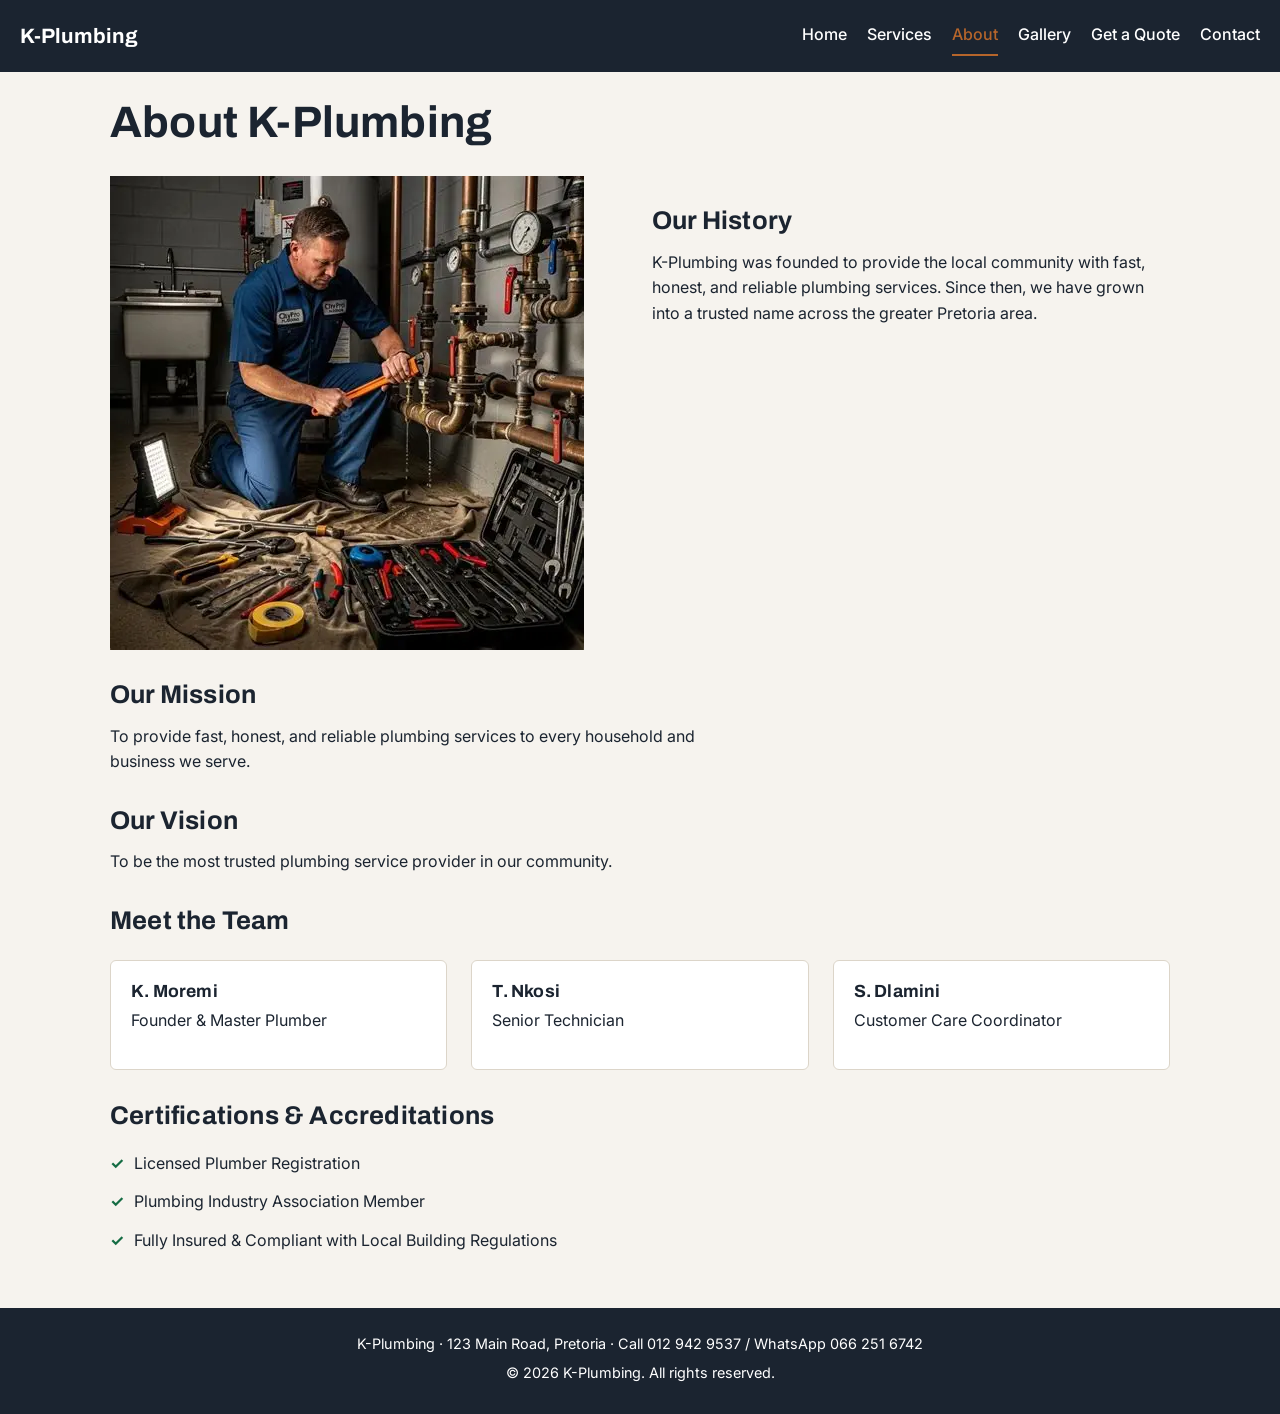
==== about.html @ 734bb4ec "fix paths and renamer Javascript to main.js" ====
<!DOCTYPE html>
<html lang="en">
<head>
  <meta charset="UTF-8">
  <meta name="viewport" content="width=device-width, initial-scale=1.0">
  <title>About Us | Our History, Team &amp; Accreditations | K-Plumbing</title>
  <meta name="description" content="Learn about K-Plumbing's history, mission and vision, meet our Pretoria plumbing team, and see our licences, insurance and industry accreditations.">
  <meta name="keywords" content="about K-Plumbing, plumbing company Pretoria, licensed plumber, plumbing team, plumbing accreditations, insured plumber">
  <meta name="author" content="Palesa Moremi">
  <link rel="preconnect" href="https://fonts.googleapis.com">
  <link rel="stylesheet" href="https://fonts.googleapis.com/css2?family=Archivo:wght@500;700&family=Inter:wght@400;500;600&display=swap">
  <link rel="stylesheet" href="css/style.css">
  <script src="js/main.js" defer></script>
</head>
<body>
  <header>
    <div class="logo">K-Plumbing</div>
    <button type="button" class="nav-toggle" id="navToggle" aria-expanded="false" aria-controls="mainNav">Menu</button>
    <nav id="mainNav" aria-label="Main navigation">
      <ul>
        <li><a href="index.html">Home</a></li>
        <li><a href="services.html">Services</a></li>
        <li><a href="about.html" aria-current="page">About</a></li>
        <li><a href="gallery.html">Gallery</a></li>
        <li><a href="quote.html">Get a Quote</a></li>
        <li><a href="contact.html">Contact</a></li>
      </ul>
    </nav>
  </header>

  <main>
    <h1>About K-Plumbing</h1>

    <div class="two-col-grid">
      <img src="image/emergency-callout-copper-pipes.webp" alt="K-Plumbing plumber working on copper pipes on site" loading="lazy">
      <div>
        <h2>Our History</h2>
        <p>K-Plumbing was founded to provide the local community with fast, honest, and reliable plumbing services. Since then, we have grown into a trusted name across the greater Pretoria area.</p>
      </div>
    </div>

    <h2>Our Mission</h2>
    <p>To provide fast, honest, and reliable plumbing services to every household and business we serve.</p>

    <h2>Our Vision</h2>
    <p>To be the most trusted plumbing service provider in our community.</p>

    <h2>Meet the Team</h2>
    <div class="cards">
      <div>
        <h3>K. Moremi</h3>
        <p>Founder &amp; Master Plumber</p>
      </div>
      <div>
        <h3>T. Nkosi</h3>
        <p>Senior Technician</p>
      </div>
      <div>
        <h3>S. Dlamini</h3>
        <p>Customer Care Coordinator</p>
      </div>
    </div>

    <h2>Certifications &amp; Accreditations</h2>
    <ul class="checklist">
      <li>Licensed Plumber Registration</li>
      <li>Plumbing Industry Association Member</li>
      <li>Fully Insured &amp; Compliant with Local Building Regulations</li>
    </ul>
  </main>

  <footer>
    <p>K-Plumbing &middot; 123 Main Road, Pretoria &middot; Call 012 942 9537 / WhatsApp 066 251 6742</p>
    <p>&copy; 2026 K-Plumbing. All rights reserved.</p>
  </footer>
</body>
</html>
---- css/style.css ----
*{ box-sizing: border-box; margin: 0; padding: 0; }
:root {
  --ink:#1b2430; --steel:#4a5a6a; --copper:#b5652b; --copper-dark:#8f4e20;
  --cream:#f6f3ee; --white:#fff; --border:#dcd5c9;
  --error:#b42318; --success:#146c43;
  --font-head:"Archivo","Arial Narrow",sans-serif; --font-body:"Inter",Arial,Helvetica,sans-serif;
}
html { scroll-behavior:smooth; }
body { font-family:var(--font-body); font-size:16px; line-height:1.6; color:var(--ink); background:var(--cream); }
img { max-width:100%; height:auto; display:block; }
a { text-decoration:none; }
ul { list-style:none; }
h1,h2,h3 { font-family:var(--font-head); font-weight:700; line-height:1.2; color:var(--ink); letter-spacing:.2px; }
h1 { font-size:1.9rem; margin-bottom:.6em; }
h2 { font-size:1.4rem; margin:1.2em 0 .5em; }
h3 { font-size:1.1rem; margin-bottom:.3em; }
p { margin-bottom:1em; max-width:65ch; }
main { max-width:1100px; margin:0 auto; padding:1.5rem 1.25rem 3rem; }
:focus-visible { outline:3px solid var(--copper); outline-offset:2px; }


header { background:var(--ink); color:var(--white); padding:1rem 1.25rem; display:flex; flex-wrap:wrap; justify-content:space-between; align-items:center; gap:.75rem; }
.logo { font-family:var(--font-head); font-weight:700; font-size:1.3rem; color:var(--white); }
.nav-toggle { background:none; border:2px solid var(--white); color:var(--white); border-radius:4px; padding:.35rem .8rem; font:inherit; cursor:pointer; }
header nav { width:100%; display:none; }
header nav.open { display:block; }
header nav ul { display:flex; flex-direction:column; gap:.5rem; }
header nav a { display:block; color:var(--white); font-weight:500; padding:.4rem 0; border-bottom:2px solid transparent; }
header nav a:visited { color:#cfd6dc; }
header nav a:hover, header nav a:focus, header nav a[aria-current="page"] { color:var(--copper); border-bottom-color:var(--copper); }


.hero { background:var(--steel); color:var(--white); padding:2.5rem 1.5rem; border-radius:6px; text-align:center; margin-bottom:2rem; }
.hero h1, .hero h2 { color:var(--white); }
.hero p { margin-left:auto; margin-right:auto; }
.cta-button { display:inline-block; background:var(--copper); color:var(--white); font-weight:600; padding:.75rem 1.5rem; border-radius:4px; margin-top:1rem; border:2px solid var(--copper); transition:background-color .2s, color .2s; }
.cta-button:link, .cta-button:visited { color:var(--white); }
.cta-button:hover { background:var(--white); color:var(--copper); }
.cta-button:active { background:var(--copper-dark); }


.cards, .gallery-grid, .two-col-grid { display:grid; grid-template-columns:1fr; gap:1.5rem; margin:1.5rem 0; }
.service-item { display:grid; grid-template-columns:1fr; gap:1rem; margin:1.5rem 0; }
.cards > div, .service-item, figure { background:var(--white); border:1px solid var(--border); border-radius:6px; padding:1.25rem; }
.service-item:hover, .cards > div:hover, figure:hover { border-color:var(--copper); }
.service-item img { width:100%; height:160px; object-fit:cover; border-radius:4px; }
figure img { width:100%; height:220px; object-fit:cover; border-radius:4px; cursor:zoom-in; }
figure img { transition:transform .2s ease, filter .2s ease; }
figure img:hover, figure img:focus-visible { transform:scale(1.025); filter:brightness(.95); }
figure figcaption { margin-top:.5rem; font-weight:600; color:var(--steel); }
.testimonial { background:var(--white); border-left:5px solid var(--copper); padding:1.25rem 1.5rem; font-style:italic; color:var(--steel); margin:2rem 0; border-radius:4px; }
.testimonial cite { display:block; font-style:normal; font-size:.9rem; margin-top:.5rem; }
.testimonial-controls { margin-top:.5rem; display:flex; gap:.5rem; }
.testimonial-controls button { background:var(--ink); color:var(--white); border:none; border-radius:4px; padding:.3rem .8rem; cursor:pointer; font:inherit; font-style:normal; }


.search-box { max-width:480px; margin:1rem 0; }
.search-status { font-size:.9rem; color:var(--steel); margin-top:.4rem; }


.map-tabs { display:flex; gap:.5rem; flex-wrap:wrap; margin:.5rem 0 1rem; }
.map-btn { background:var(--white); border:2px solid var(--ink); color:var(--ink); border-radius:4px; padding:.5rem 1rem; font:inherit; font-weight:600; cursor:pointer; }
.map-btn[aria-pressed="true"] { background:var(--ink); color:var(--white); }
.map-frame { width:100%; height:320px; border:1px solid var(--border); border-radius:6px; }


form { display:flex; flex-direction:column; gap:.5rem; max-width:520px; background:var(--white); border:1px solid var(--border); border-radius:6px; padding:1.5rem; margin-top:1rem; }
label, legend { font-weight:600; margin-top:.5rem; }
fieldset { border:none; }
.choice { display:flex; align-items:center; gap:.5rem; font-weight:400; margin-top:.25rem; }
input, select, textarea { font-family:var(--font-body); font-size:1rem; padding:.6rem; border:1px solid var(--border); border-radius:4px; background:var(--cream); color:var(--ink); width:100%; }
input[type="radio"], input[type="checkbox"] { width:auto; }
input:focus, select:focus, textarea:focus { outline:none; border-color:var(--copper); }
.error-input { border:2px solid var(--error); }
.success-input { border:2px solid var(--success); }
.field-error { color:var(--error); font-size:.85rem; min-height:1.1em; }
button[type="submit"] { margin-top:1rem; background:var(--ink); color:var(--white); border:none; border-radius:4px; padding:.75rem 1.5rem; font:inherit; font-weight:600; cursor:pointer; transition:background-color .2s; }
button[type="submit"]:hover { background:var(--copper); }
button[type="submit"]:active { background:var(--copper-dark); }
.form-success { background:#e7f4e8; border:1px solid var(--success); color:#1b5e20; padding:.75rem 1rem; border-radius:4px; margin-top:1rem; max-width:520px; }
.form-success[hidden] { display:none; }
.form-success.form-error { background:#fdecea; border-color:var(--error); color:var(--error); }
.form-success p { margin-bottom:.4rem; }


.lightbox { position:fixed; inset:0; background:rgba(10,14,20,.92); display:flex; flex-direction:column; align-items:center; justify-content:center; gap:.75rem; z-index:100; padding:1rem; }
.lightbox[hidden] { display:none; }
.lightbox img { max-width:92vw; max-height:75vh; object-fit:contain; border-radius:4px; }
.lightbox p { color:var(--white); margin:0; text-align:center; }
.lightbox button { position:absolute; background:var(--white); color:var(--ink); border:none; border-radius:4px; padding:.5rem .9rem; font-size:1.2rem; cursor:pointer; }
.lb-close { top:1rem; right:1rem; } .lb-prev { left:.75rem; top:50%; } .lb-next { right:.75rem; top:50%; }

footer { background:var(--ink); color:var(--white); text-align:center; padding:1.5rem 1rem; font-size:.9rem; }
footer p { max-width:none; margin-bottom:.4rem; }

@media (min-width:640px) {
  .cards, .gallery-grid, .two-col-grid { grid-template-columns:repeat(2,1fr); }
  .service-item { grid-template-columns:200px 1fr; align-items:start; }
  .service-item img { height:130px; }
  h1 { font-size:2.3rem; } h2 { font-size:1.6rem; }
}
@media (min-width:960px) {
  .nav-toggle { display:none; }
  header nav { display:block; width:auto; }
  header nav ul { flex-direction:row; gap:1.25rem; }
}
@media (min-width:1024px) {
  .cards, .gallery-grid { grid-template-columns:repeat(3,1fr); }
  h1 { font-size:2.75rem; }
}
@media (prefers-reduced-motion:reduce) { html { scroll-behavior:auto; } * { transition:none !important; } }


.service-item[hidden] { display:none; }
.checklist li { padding:.4rem 0 .4rem 1.5rem; position:relative; }
.checklist li::before { content:"\2713"; position:absolute; left:0; color:var(--success); font-weight:700; }

  
  
  
  
 

.testimonial p { margin-bottom:.4rem; }
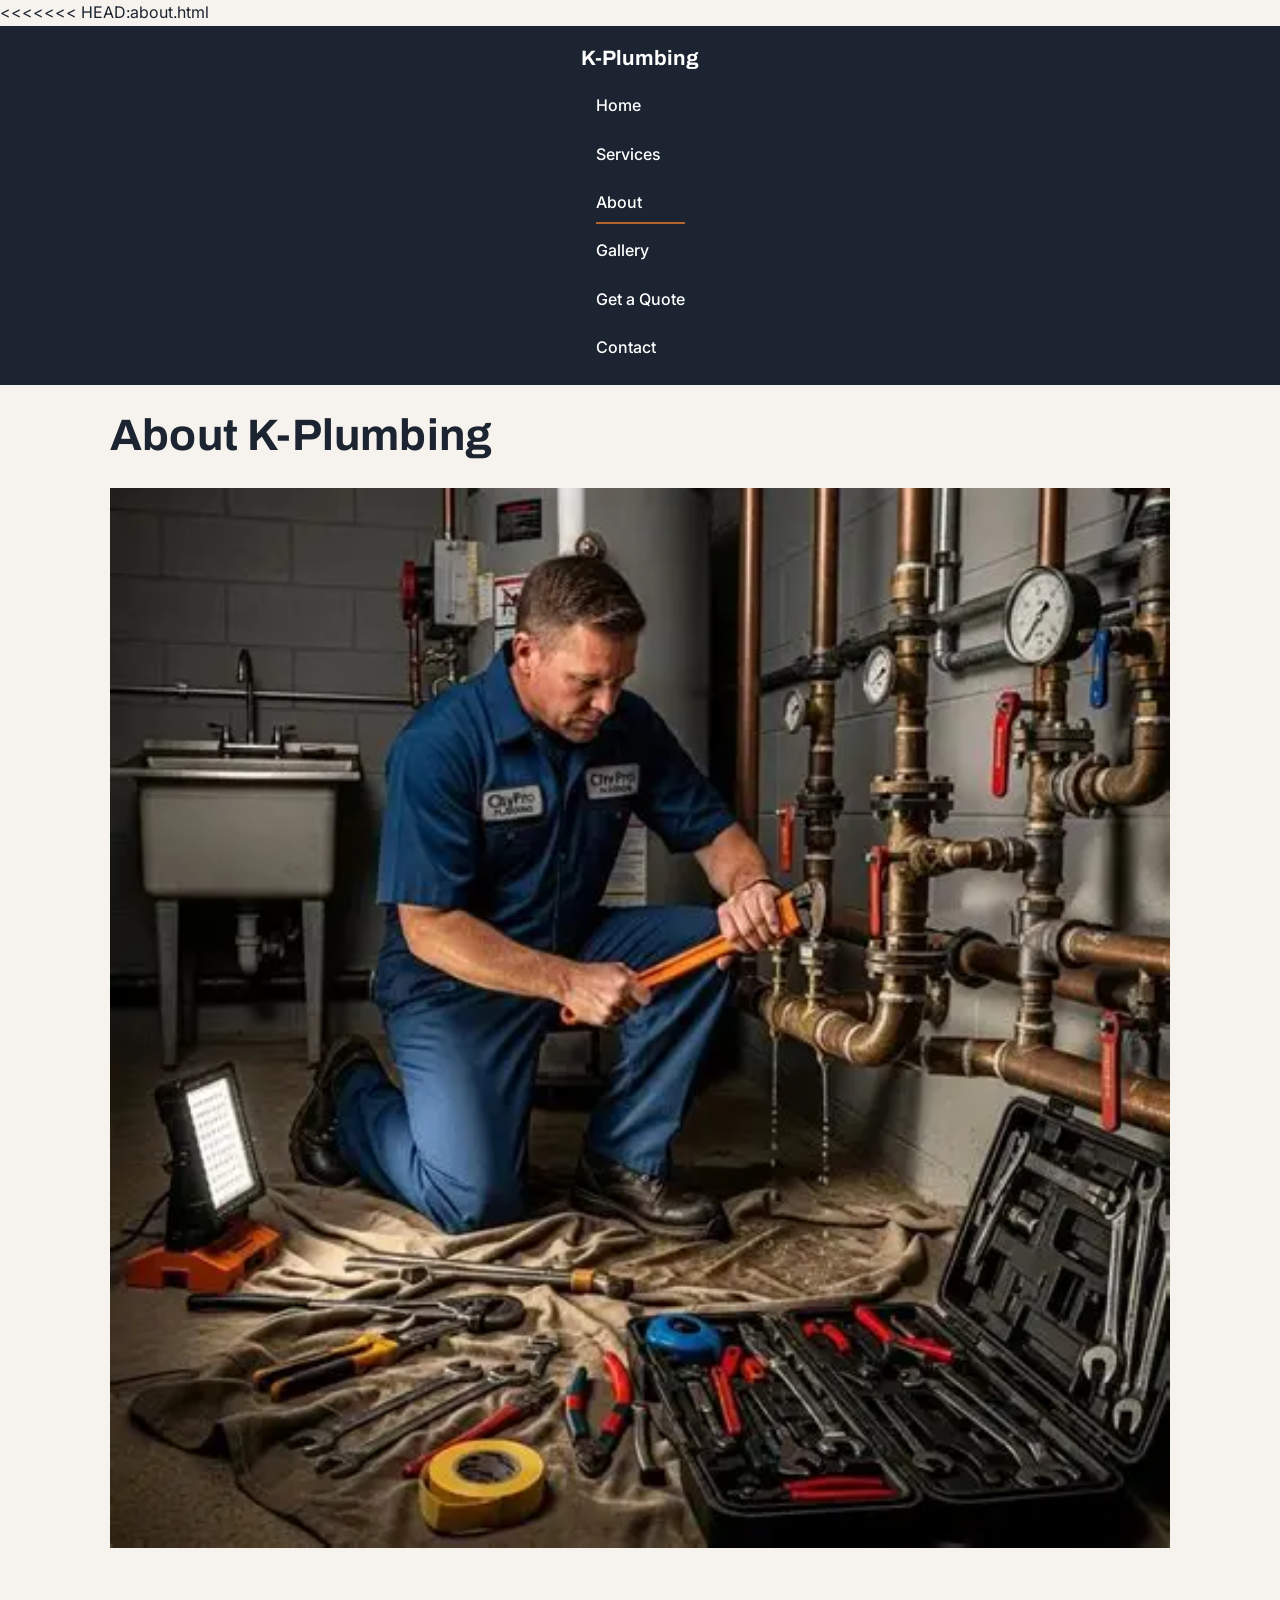
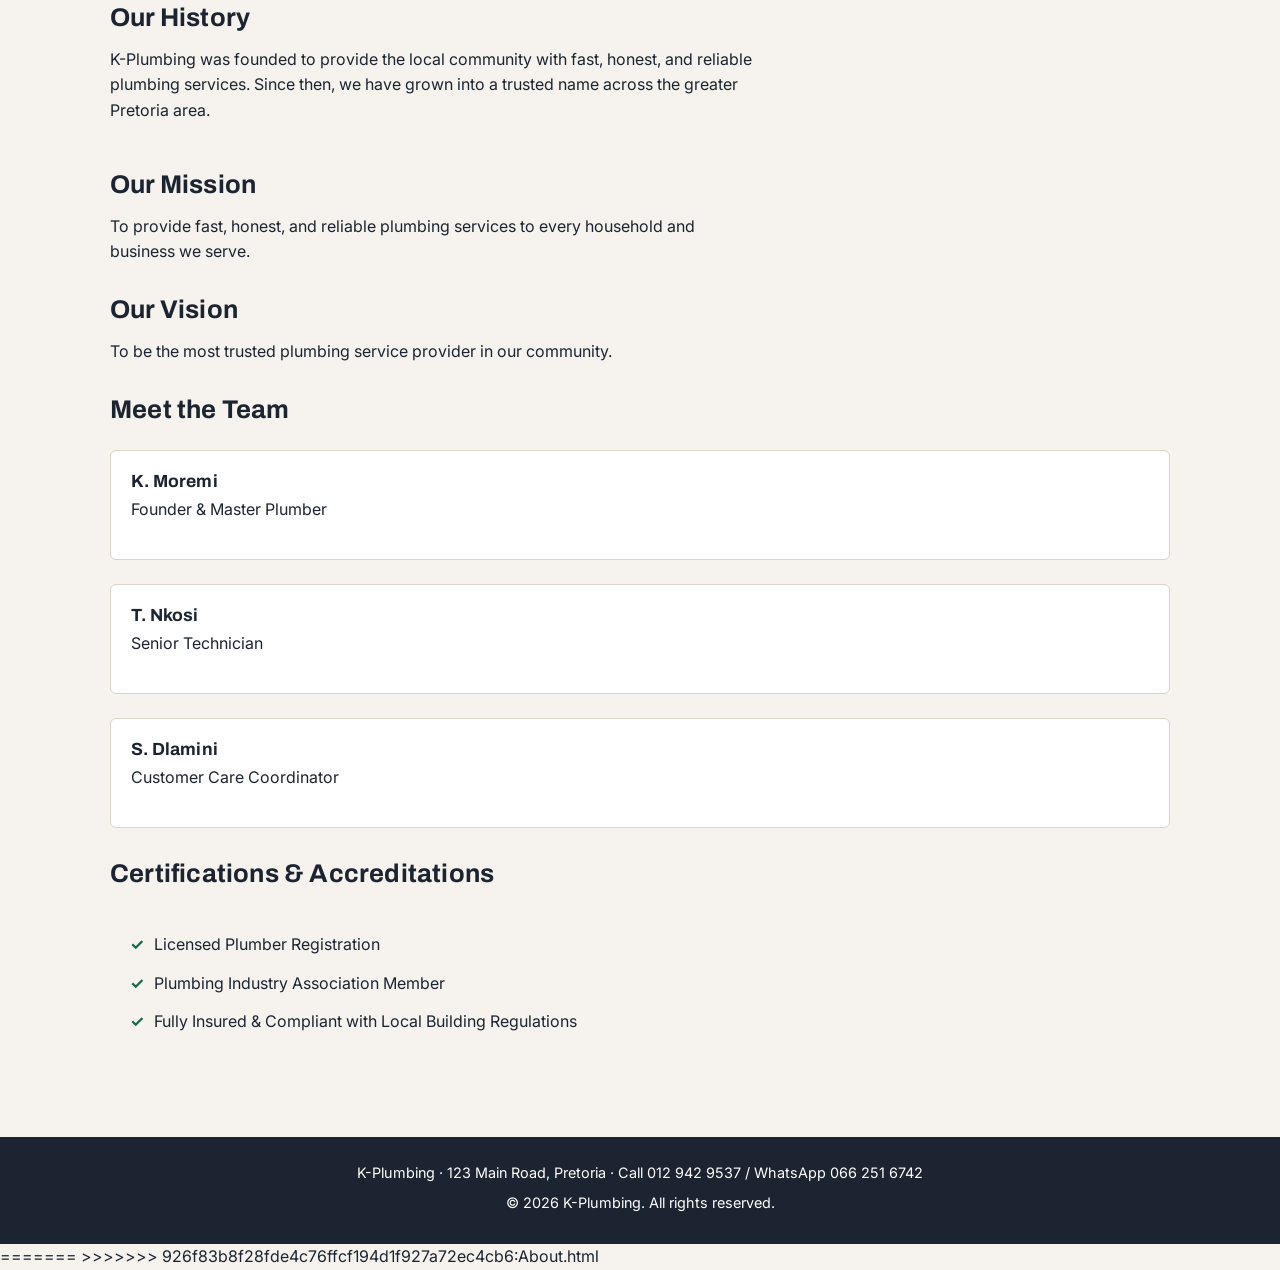
==== commit c89c2c18: "Merge branch 'master' of https://github.com/maitepalesa95-debug/Moremi-ST10485825-WEDE-POE-P1" ====
--- a/about.html
+++ b/about.html
@@ -1,3 +1,4 @@
+<<<<<<< HEAD:about.html
 <!DOCTYPE html>
 <html lang="en">
 <head>
@@ -75,3 +76,5 @@
   </footer>
 </body>
 </html>
+=======
+>>>>>>> 926f83b8f28fde4c76ffcf194d1f927a72ec4cb6:About.html
--- a/css/style.css
+++ b/css/style.css
@@ -121,4 +121,301 @@
   
  
 
+<<<<<<< HEAD
 .testimonial p { margin-bottom:.4rem; }
+=======
+p { margin-bottom: 1em; max-width: 65ch; }
+
+
+main ul {
+  display: block;
+  width: 100%;
+  max-width: 1100px;
+  margin: 0 auto;
+  padding: 1.5rem 1.25rem 3rem;
+}
+.main-nav ul {
+
+    list-style-type: none;
+
+    margin: 0;
+
+    padding: 0;
+
+    display: flex;
+
+}
+
+.main-nav ul li {
+
+    float: left;
+
+}
+
+.main-nav ul li a {
+
+    display: block;
+
+    padding: 14px 16px;
+
+    text-decoration: none;
+
+}
+
+
+
+header {
+  background-color: var(--ink);
+  color: var(--white);
+  padding: 1rem 1.25rem;
+  display: flex;
+  flex-direction: column;
+  gap: 0.75rem;
+}
+
+.logo {
+  font-family: var(--font-head);
+  font-weight: 700;
+  font-size: 1.3rem;
+  color: var(--white);
+}
+
+header nav ul {
+  display: flex;
+  flex-direction: column;
+  gap: 0.5rem;
+}
+
+header nav a {
+  color: var(--white);
+  font-weight: 500;
+  padding: 0.4rem 0;
+  border-bottom: 2px solid transparent;
+}
+
+
+.hero {
+  background-color: var(--steel);
+  color: var(--white);
+  padding: 2.5rem 1.5rem;
+  border-radius: 6px;
+  text-align: center;
+  margin-bottom: 2rem;
+}
+
+.hero h1,
+.hero h2 { color: var(--white); }
+
+.hero p { margin-left: auto; margin-right: auto; }
+
+.cta-button {
+  display: inline-block;
+  background-color: var(--copper);
+  color: var(--white);
+  font-weight: 600;
+  padding: 0.75rem 1.5rem;
+  border-radius: 4px;
+  margin-top: 1rem;
+  border: 2px solid var(--copper);
+  transition: background-color 0.2s ease, color 0.2s ease;
+}
+
+.testimonal {
+  background-color: var(--white);
+  border-left: 5px solid var(--copper);
+  padding: 1.25rem 1.5rem;
+  font-style: italic;
+  color: var(--steel);
+  margin: 2rem 0;
+  border-radius: 4px;
+}
+
+
+.cards,
+.gallery-grid,
+.service-item,
+.two-col-grid {
+  display: flex;
+  flex-direction: column;
+  gap: 1.5rem;
+  margin: 1.5rem 0;
+}
+
+.cards > div,
+.service-item,
+figure {
+  background-color: var(--white);
+  border: 1px solid var(--border);
+  border-radius: 6px;
+  padding: 1.25rem;
+}
+
+figure figcaption {
+  margin-top: 0.5rem;
+  font-weight: 600;
+  color: var(--steel);
+}
+
+
+form {
+  display: flex;
+  flex-direction: column;
+  gap: 0.5rem;
+  max-width: 480px;
+  background-color: var(--white);
+  border: 1px solid var(--border);
+  border-radius: 6px;
+  padding: 1.5rem;
+  margin-top: 1rem;
+}
+
+label {
+  font-weight: 600;
+  margin-top: 0.5rem;
+}
+
+input,
+select,
+textarea {
+  font-family: var(--font-body);
+  font-size: 1rem;
+  padding: 0.6rem;
+  border: 1px solid var(--border);
+  border-radius: 4px;
+  background-color: var(--cream);
+  color: var(--ink);
+}
+
+button[type="submit"] {
+  margin-top: 1rem;
+  background-color: var(--ink);
+  color: var(--white);
+  border: none;
+  border-radius: 4px;
+  padding: 0.75rem 1.5rem;
+  font-weight: 600;
+  cursor: pointer;
+  transition: background-color 0.2s ease;
+}
+
+.field-error {
+  color: #b3261e;
+  font-size: 0.85rem;
+  min-height: 1.1em;
+}
+
+.form-success {
+  background-color: #e7f4e8;
+  border: 1px solid #2e7d32;
+  color: #1b5e20;
+  padding: 0.75rem 1rem;
+  border-radius: 4px;
+  margin-top: 1rem;
+}
+
+footer {
+  background-color: var(--ink);
+  color: var(--white);
+  text-align: center;
+  padding: 1.5rem 1rem;
+  font-size: 0.9rem;
+}
+
+footer p { max-width: none; }
+
+header nav a:link { color: var(--white); }
+header nav a:visited { color: #cfd6dc; }
+header nav a:hover,
+header nav a:focus {
+  color: var(--copper);
+  border-bottom: 2px solid var(--copper);
+}
+header nav a:active { color: var(--copper-dark); }
+
+.cta-button:link,
+.cta-button:visited { color: var(--white); }
+.cta-button:hover {
+  background-color: var(--white);
+  color: var(--copper);
+}
+.cta-button:active { background-color: var(--copper-dark); }
+
+button[type="submit"]:hover { background-color: var(--copper); }
+button[type="submit"]:active { background-color: var(--copper-dark); }
+
+input:focus,
+select:focus,
+textarea:focus {
+  outline: none;
+  border-color: var(--copper);
+}
+
+.service-item:hover,
+.cards > div:hover,
+figure:hover {
+  border-color: var(--copper);
+}
+
+@media only screen and (max-width: 960px) {
+  header {
+    flex-direction: row;
+    justify-content: space-between;
+    align-items: center;
+  }
+
+  header nav ul {
+    flex-direction: row;
+    gap: 1.25rem;
+  }
+
+  .cards,
+  .service-item,
+  .two-col-grid {
+    display: grid;
+    grid-template-columns: repeat(2, 1fr);
+    align-items: start;
+  }
+
+  .gallery-grid {
+    display: grid;
+    grid-template-columns: repeat(2, 1fr);
+  }
+
+  h1 { font-size: 2.3rem; }
+  h2 { font-size: 1.6rem; }
+}
+
+@media screen and (min-width: 1024px) {
+  .cards {
+    grid-template-columns: repeat(3, 1fr);
+  }
+
+  .gallery-grid {
+    grid-template-columns: repeat(3, 1fr);
+  }
+
+  .service-item {
+    grid-template-columns: 120px 1fr;
+  }
+
+  h1 { font-size: 2.75rem; }
+}
+
+@media only screen and (max-width: 960px) {
+
+    .main-nav ul {
+
+        display: block;
+
+    }
+
+    .main-nav ul li {
+
+        display: block;
+
+        padding: 10px 0;
+
+    }
+
+}
+>>>>>>> 926f83b8f28fde4c76ffcf194d1f927a72ec4cb6
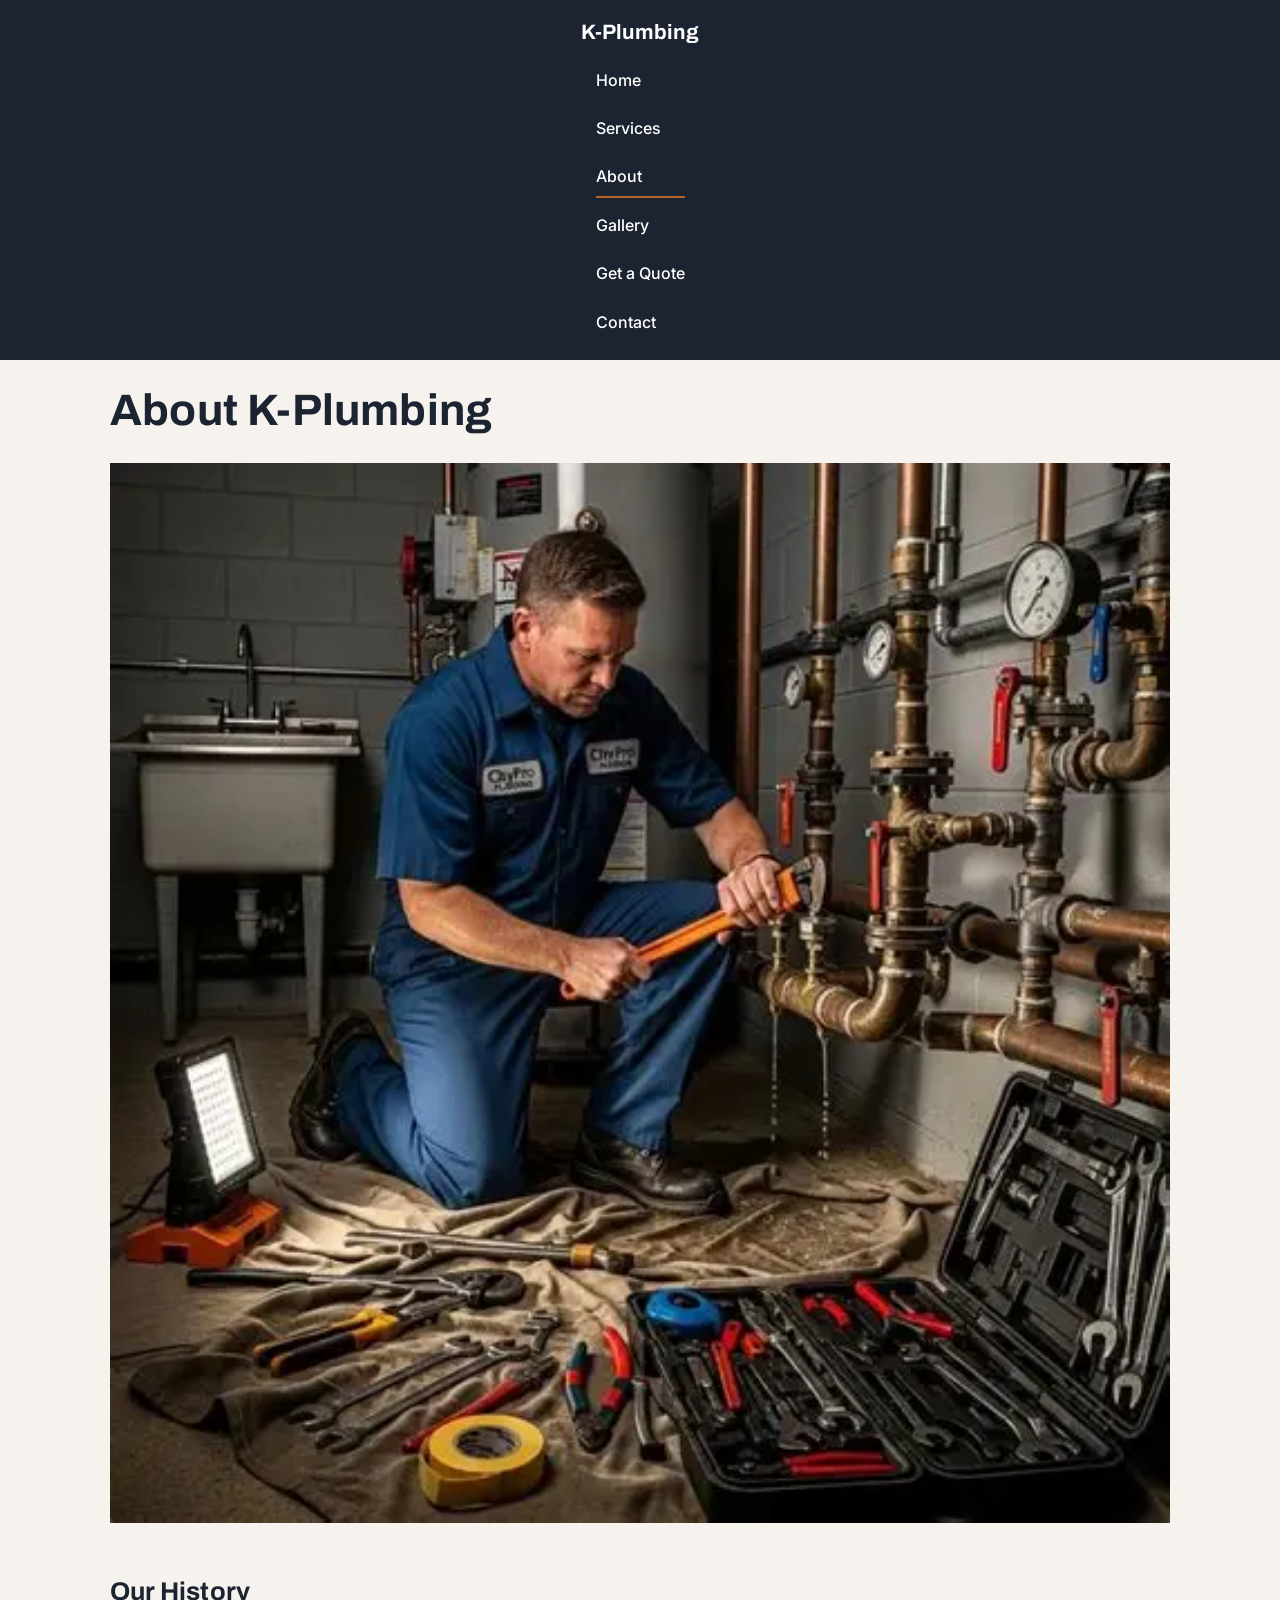
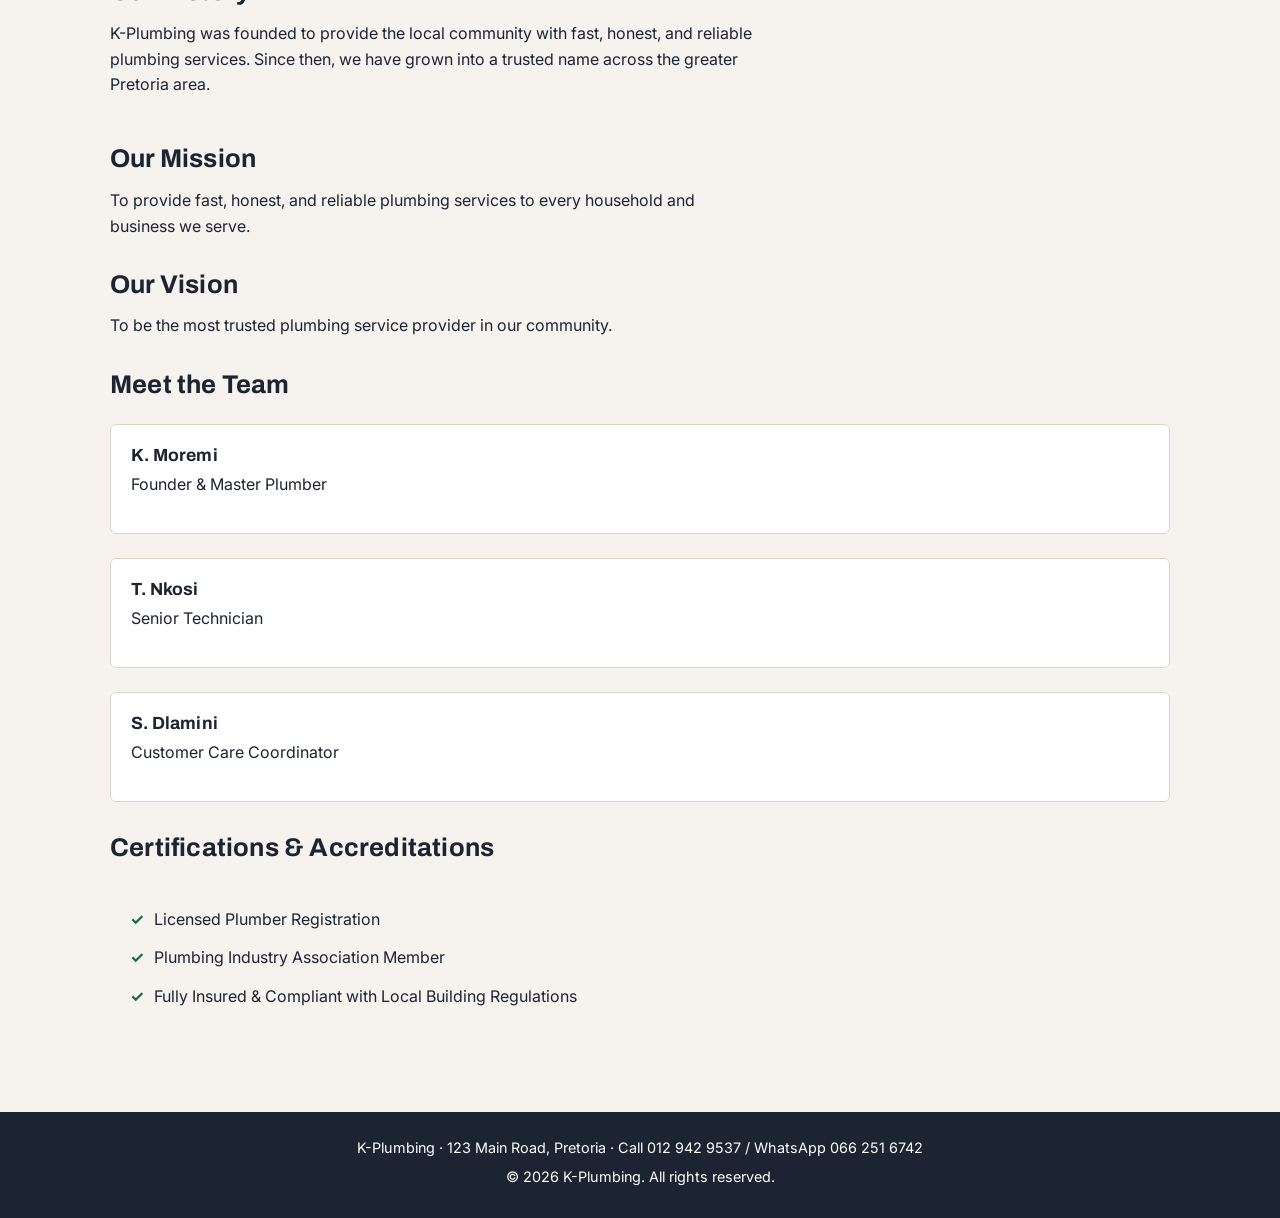
==== commit 0fa974c1: "Add files via upload upload fixed part 3 website" ====
--- a/about.html
+++ b/about.html
@@ -1,80 +1,78 @@
-<<<<<<< HEAD:about.html
-<!DOCTYPE html>
-<html lang="en">
-<head>
-  <meta charset="UTF-8">
-  <meta name="viewport" content="width=device-width, initial-scale=1.0">
-  <title>About Us | Our History, Team &amp; Accreditations | K-Plumbing</title>
-  <meta name="description" content="Learn about K-Plumbing's history, mission and vision, meet our Pretoria plumbing team, and see our licences, insurance and industry accreditations.">
-  <meta name="keywords" content="about K-Plumbing, plumbing company Pretoria, licensed plumber, plumbing team, plumbing accreditations, insured plumber">
-  <meta name="author" content="Palesa Moremi">
-  <link rel="preconnect" href="https://fonts.googleapis.com">
-  <link rel="stylesheet" href="https://fonts.googleapis.com/css2?family=Archivo:wght@500;700&family=Inter:wght@400;500;600&display=swap">
-  <link rel="stylesheet" href="css/style.css">
-  <script src="js/main.js" defer></script>
-</head>
-<body>
-  <header>
-    <div class="logo">K-Plumbing</div>
-    <button type="button" class="nav-toggle" id="navToggle" aria-expanded="false" aria-controls="mainNav">Menu</button>
-    <nav id="mainNav" aria-label="Main navigation">
-      <ul>
-        <li><a href="index.html">Home</a></li>
-        <li><a href="services.html">Services</a></li>
-        <li><a href="about.html" aria-current="page">About</a></li>
-        <li><a href="gallery.html">Gallery</a></li>
-        <li><a href="quote.html">Get a Quote</a></li>
-        <li><a href="contact.html">Contact</a></li>
-      </ul>
-    </nav>
-  </header>
-
-  <main>
-    <h1>About K-Plumbing</h1>
-
-    <div class="two-col-grid">
-      <img src="image/emergency-callout-copper-pipes.webp" alt="K-Plumbing plumber working on copper pipes on site" loading="lazy">
-      <div>
-        <h2>Our History</h2>
-        <p>K-Plumbing was founded to provide the local community with fast, honest, and reliable plumbing services. Since then, we have grown into a trusted name across the greater Pretoria area.</p>
-      </div>
-    </div>
-
-    <h2>Our Mission</h2>
-    <p>To provide fast, honest, and reliable plumbing services to every household and business we serve.</p>
-
-    <h2>Our Vision</h2>
-    <p>To be the most trusted plumbing service provider in our community.</p>
-
-    <h2>Meet the Team</h2>
-    <div class="cards">
-      <div>
-        <h3>K. Moremi</h3>
-        <p>Founder &amp; Master Plumber</p>
-      </div>
-      <div>
-        <h3>T. Nkosi</h3>
-        <p>Senior Technician</p>
-      </div>
-      <div>
-        <h3>S. Dlamini</h3>
-        <p>Customer Care Coordinator</p>
-      </div>
-    </div>
-
-    <h2>Certifications &amp; Accreditations</h2>
-    <ul class="checklist">
-      <li>Licensed Plumber Registration</li>
-      <li>Plumbing Industry Association Member</li>
-      <li>Fully Insured &amp; Compliant with Local Building Regulations</li>
-    </ul>
-  </main>
-
-  <footer>
-    <p>K-Plumbing &middot; 123 Main Road, Pretoria &middot; Call 012 942 9537 / WhatsApp 066 251 6742</p>
-    <p>&copy; 2026 K-Plumbing. All rights reserved.</p>
-  </footer>
-</body>
-</html>
-=======
->>>>>>> 926f83b8f28fde4c76ffcf194d1f927a72ec4cb6:About.html
+<!DOCTYPE html>
+<html lang="en">
+<head>
+  <meta charset="UTF-8">
+  <meta name="viewport" content="width=device-width, initial-scale=1.0">
+  <title>About Us | Our History, Team &amp; Accreditations | K-Plumbing</title>
+  <meta name="description" content="Learn about K-Plumbing's history, mission and vision, meet our Pretoria plumbing team, and see our licences, insurance and industry accreditations.">
+  <meta name="keywords" content="about K-Plumbing, plumbing company Pretoria, licensed plumber, plumbing team, plumbing accreditations, insured plumber">
+  <meta name="author" content="Palesa Moremi">
+  <link rel="preconnect" href="https://fonts.googleapis.com">
+  <link rel="stylesheet" href="https://fonts.googleapis.com/css2?family=Archivo:wght@500;700&family=Inter:wght@400;500;600&display=swap">
+  <link rel="stylesheet" href="css/style.css">
+  <script src="js/main.js" defer></script>
+</head>
+<body>
+  <header>
+    <div class="logo">K-Plumbing</div>
+    <button type="button" class="nav-toggle" id="navToggle" aria-expanded="false" aria-controls="mainNav">Menu</button>
+    <nav id="mainNav" aria-label="Main navigation">
+      <ul>
+        <li><a href="index.html">Home</a></li>
+        <li><a href="services.html">Services</a></li>
+        <li><a href="about.html" aria-current="page">About</a></li>
+        <li><a href="gallery.html">Gallery</a></li>
+        <li><a href="quote.html">Get a Quote</a></li>
+        <li><a href="contact.html">Contact</a></li>
+      </ul>
+    </nav>
+  </header>
+
+  <main>
+    <h1>About K-Plumbing</h1>
+
+    <div class="two-col-grid">
+      <img src="image/emergency-callout-copper-pipes.webp" alt="K-Plumbing plumber working on copper pipes on site" loading="lazy">
+      <div>
+        <h2>Our History</h2>
+        <p>K-Plumbing was founded to provide the local community with fast, honest, and reliable plumbing services. Since then, we have grown into a trusted name across the greater Pretoria area.</p>
+      </div>
+    </div>
+
+    <h2>Our Mission</h2>
+    <p>To provide fast, honest, and reliable plumbing services to every household and business we serve.</p>
+
+    <h2>Our Vision</h2>
+    <p>To be the most trusted plumbing service provider in our community.</p>
+
+    <h2>Meet the Team</h2>
+    <div class="cards">
+      <div>
+        <h3>K. Moremi</h3>
+        <p>Founder &amp; Master Plumber</p>
+      </div>
+      <div>
+        <h3>T. Nkosi</h3>
+        <p>Senior Technician</p>
+      </div>
+      <div>
+        <h3>S. Dlamini</h3>
+        <p>Customer Care Coordinator</p>
+      </div>
+    </div>
+
+    <h2>Certifications &amp; Accreditations</h2>
+    <ul class="checklist">
+      <li>Licensed Plumber Registration</li>
+      <li>Plumbing Industry Association Member</li>
+      <li>Fully Insured &amp; Compliant with Local Building Regulations</li>
+    </ul>
+  </main>
+
+  <footer>
+    <p>K-Plumbing &middot; 123 Main Road, Pretoria &middot; Call 012 942 9537 / WhatsApp 066 251 6742</p>
+    <p>&copy; 2026 K-Plumbing. All rights reserved.</p>
+  </footer>
+</body>
+</html>
+
